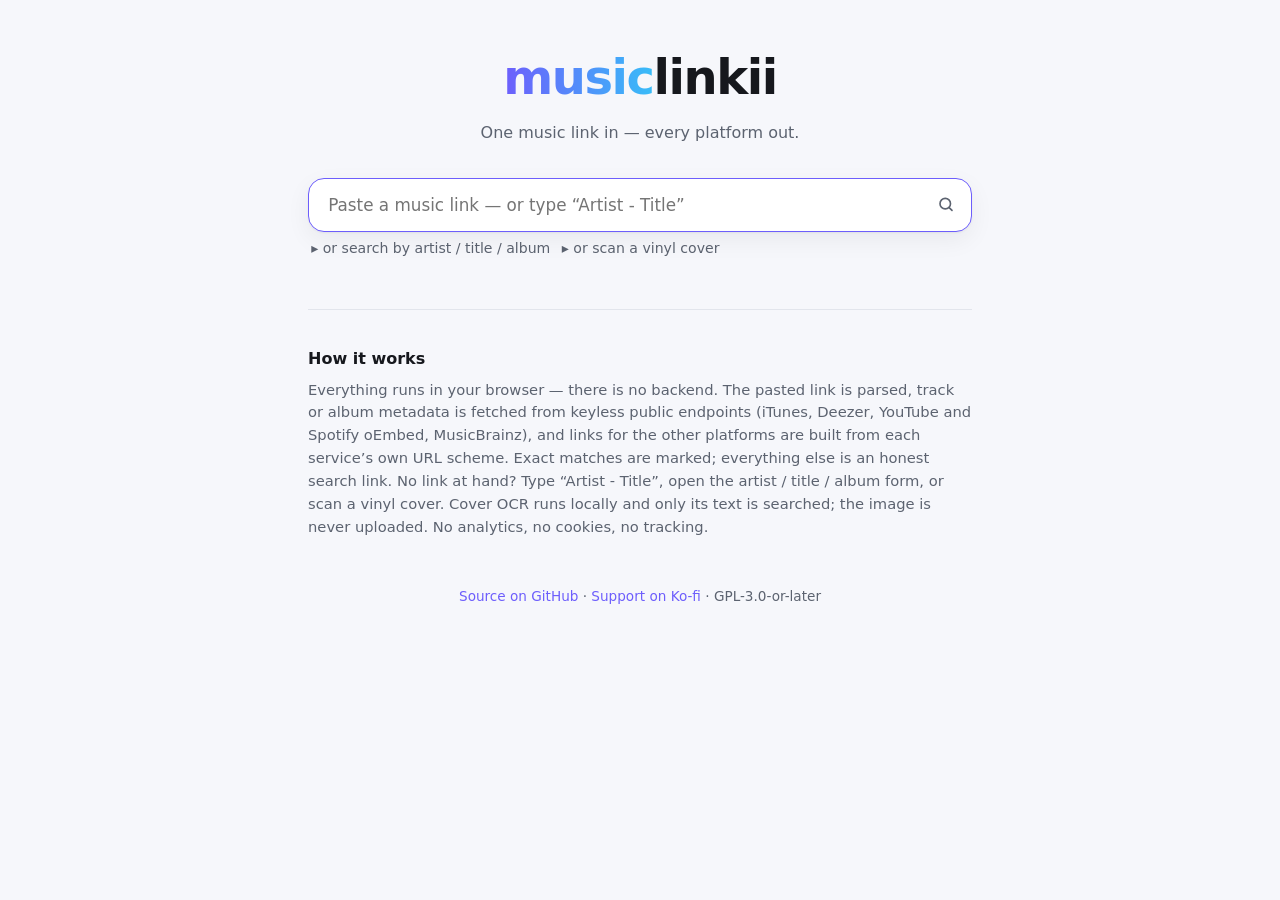
==== index.html @ 7ba5f4a1 "feat: scan vinyl covers with local OCR" ====
<!doctype html>
<html lang="en">
<head>
  <meta charset="utf-8">
  <meta name="viewport" content="width=device-width, initial-scale=1">
  <title>musiclinkii — one music link, every platform</title>
  <meta name="description" content="Paste a Spotify, Apple Music, YouTube, Deezer or Tidal link and get matching links for every other streaming platform. Fully static, no server, no tracking.">
  <meta name="color-scheme" content="light dark">
  <link rel="icon" href="data:image/svg+xml,%3Csvg xmlns='http://www.w3.org/2000/svg' viewBox='0 0 100 100'%3E%3Ctext y='.9em' font-size='90'%3E%F0%9F%94%97%3C/text%3E%3C/svg%3E">
  <link rel="stylesheet" href="css/style.css?v=dev">
</head>
<body>
  <header>
    <h1><span class="logo-accent">music</span>linkii</h1>
    <p class="tagline">One music link in — every platform out.</p>
  </header>

  <main>
    <label class="visually-hidden" for="link-input">Music link or search text</label>
    <div class="input-wrap">
      <input id="link-input" type="text" inputmode="url" autocomplete="off" spellcheck="false" autofocus
             placeholder="Paste a music link — or type “Artist - Title”">
      <button id="go" class="input-btn" type="button" title="Search now" aria-label="Search now">
        <svg viewBox="0 0 24 24" width="18" height="18" fill="none" stroke="currentColor"
             stroke-width="2.2" stroke-linecap="round" aria-hidden="true">
          <circle cx="11" cy="11" r="7"></circle><path d="m20 20-3.8-3.8"></path>
        </svg>
      </button>
    </div>
    <button id="open-search" class="opener" type="button">▸ or search by artist / title / album</button>
    <button id="open-vinyl-scan" class="opener" type="button">▸ or scan a vinyl cover</button>

    <section id="vinyl-scan" class="scan-panel" hidden aria-label="Scan a vinyl cover">
      <div class="scan-head">
        <div>
          <h2>Scan a vinyl cover</h2>
          <p>Take, choose, paste or link an image. Text recognition runs on this device.</p>
        </div>
        <button id="close-vinyl-scan" class="scan-close" type="button" aria-label="Close vinyl scanner">×</button>
      </div>

      <div class="scan-source-actions">
        <label class="btn btn-go" for="scan-camera">Take photo</label>
        <input id="scan-camera" class="visually-hidden" type="file" accept="image/*" capture="environment">
        <label class="btn" for="scan-file">Choose image</label>
        <input id="scan-file" class="visually-hidden" type="file" accept="image/*">
        <button id="scan-paste" class="btn" type="button">Paste image</button>
      </div>

      <form id="scan-url-form" class="scan-url-row">
        <label class="visually-hidden" for="scan-url">Cover image URL</label>
        <input id="scan-url" type="url" inputmode="url" placeholder="https://example.com/cover.jpg">
        <button class="btn" type="submit">Use URL</button>
      </form>

      <p class="scan-privacy">
        Your image is not uploaded. On the first scan, the OCR engine and English model are downloaded.
      </p>
      <img id="scan-preview" class="scan-preview" alt="Selected vinyl cover" hidden>
      <p id="scan-status" class="line" role="status" aria-live="polite" hidden></p>

      <div id="scan-text-wrap" class="scan-text-wrap" hidden>
        <label for="scan-text">Recognized text — correct it if needed</label>
        <textarea id="scan-text" rows="4" spellcheck="false"></textarea>
        <button id="scan-find" class="btn btn-go" type="button">Find albums</button>
      </div>
      <div id="scan-candidates" class="scan-candidates" aria-live="polite"></div>
    </section>
    <p id="status" class="line" hidden></p>
    <p id="note" class="line" hidden></p>
    <p id="suggest" class="line" hidden></p>

    <section id="track" hidden aria-label="Track details">
      <img id="thumb" alt="" hidden>
      <div class="track-fields">
        <label for="artist-input">Artist</label>
        <input id="artist-input" type="text" autocomplete="off" placeholder="Artist">
        <p id="topsongs" hidden></p>
        <label for="title-input" id="title-label">Title</label>
        <input id="title-input" type="text" autocomplete="off" placeholder="Title">
      </div>
      <div class="track-actions">
        <div id="kind-toggle" role="group" aria-label="Search for">
          <button type="button" class="kind-btn" data-kind="track" aria-pressed="true">Track</button>
          <button type="button" class="kind-btn" data-kind="album" aria-pressed="false">Album</button>
          <button type="button" class="kind-btn" data-kind="artist" aria-pressed="false">Artist</button>
        </div>
        <button id="form-search" class="btn btn-go" type="button">
          <svg viewBox="0 0 24 24" width="14" height="14" fill="none" stroke="currentColor"
               stroke-width="2.4" stroke-linecap="round" aria-hidden="true">
            <circle cx="11" cy="11" r="7"></circle><path d="m20 20-3.8-3.8"></path>
          </svg>
          Search
        </button>
        <button id="copy-meta" class="btn" type="button"
                title="Copy “Artist - Title” as text">Copy</button>
      </div>
    </section>

    <section id="results" hidden aria-label="Platform links">
      <div class="results-head">
        <h2>Listen on</h2>
        <div class="results-actions">
          <button id="next-link" class="btn btn-next" type="button"
                  title="Clear everything and start the next search">
            <svg viewBox="0 0 24 24" width="14" height="14" fill="none" stroke="currentColor"
                 stroke-width="2.2" stroke-linecap="round" aria-hidden="true">
              <path d="M4 7h16"></path><path d="M9 7V4h6v3"></path>
              <path d="M6 7l1 13h10l1-13"></path><path d="M10 11v6"></path><path d="M14 11v6"></path>
            </svg>
            Next search
          </button>
          <button id="share" class="btn" type="button"
                  title="Share this page with the pasted link included">Share</button>
          <button id="copy-all" class="btn" type="button">Copy all</button>
        </div>
      </div>
      <div id="cards"></div>
      <p class="legend">
        <span class="badge badge-source">source</span> your pasted link ·
        <span class="badge badge-match">match</span> exact track found ·
        <span class="badge badge-search">search</span> opens a search — by ISRC or barcode where known (lands on the exact track or album), else for “artist title”
      </p>
    </section>

    <section class="about">
      <h2>How it works</h2>
      <p>
        Everything runs in your browser — there is no backend. The pasted link is parsed,
        track or album metadata is fetched from keyless public endpoints (iTunes, Deezer,
        YouTube and Spotify oEmbed, MusicBrainz), and links for the other platforms are
        built from each service’s own URL scheme. Exact matches are marked; everything
        else is an honest search link. No link at hand? Type “Artist - Title”, open the
        artist / title / album form, or scan a vinyl cover. Cover OCR runs locally and
        only its text is searched; the image is never uploaded. No analytics, no cookies,
        no tracking.
      </p>
    </section>
  </main>

  <footer>
    <p>
      <a href="https://github.com/bmmmm/musiclinkii" rel="noopener noreferrer">Source on GitHub</a> ·
      <a href="https://ko-fi.com/bmabma" rel="noopener noreferrer">Support on Ko-fi</a> ·
      GPL-3.0-or-later
    </p>
  </footer>

  <!-- Cache busting: GitHub Pages serves everything with max-age=600 and
       caches HTML, CSS and modules independently at the edge, so a deploy
       could hand out new HTML with an old stylesheet or a mixed old/new
       module chain. Every asset reference below therefore carries the
       literal marker v=dev, which the pages workflow rewrites to the commit
       SHA as it deploys — one deploy always ships one consistent set.
       Never bump it by hand, and never write that marker anywhere else in
       this file: the workflow rewrites every occurrence, prose included.
       Locally it is inert (static servers ignore the query string). A new
       module needs an entry here or it ships unversioned —
       tests/assets.test.mjs fails until you add one. -->
  <script type="importmap">
  {
    "imports": {
      "./js/parsers.mjs": "./js/parsers.mjs?v=dev",
      "./js/links.mjs": "./js/links.mjs?v=dev",
      "./js/adapters.mjs": "./js/adapters.mjs?v=dev",
      "./js/cards.mjs": "./js/cards.mjs?v=dev",
      "./js/icons.mjs": "./js/icons.mjs?v=dev",
      "./js/embeds.mjs": "./js/embeds.mjs?v=dev",
      "./js/enrich.mjs": "./js/enrich.mjs?v=dev",
      "./js/cache.mjs": "./js/cache.mjs?v=dev",
      "./js/vinyl-scan.mjs": "./js/vinyl-scan.mjs?v=dev"
    }
  }
  </script>
  <script type="module" src="js/app.mjs?v=dev"></script>
</body>
</html>
---- css/style.css ----
/* SPDX-License-Identifier: GPL-3.0-or-later */

:root {
  --bg: #f6f7fb;
  --surface: #ffffff;
  --text: #16181d;
  --muted: #5c6370;
  --border: #e2e5ec;
  --accent: #6d5efc;
  --accent-2: #38bdf8;
  --badge-source-bg: #e8e6ff;
  --badge-source-fg: #4c3fd6;
  --badge-match-bg: #dcf5e7;
  --badge-match-fg: #157347;
  --badge-search-bg: #eef0f4;
  --badge-search-fg: #5c6370;
  --shadow: 0 1px 2px rgb(20 22 30 / 5%), 0 8px 24px rgb(20 22 30 / 6%);
}

@media (prefers-color-scheme: dark) {
  :root {
    --bg: #0e1013;
    --surface: #191c22;
    --text: #eceef2;
    --muted: #9aa3b2;
    --border: #2a2e37;
    --accent: #8b7dff;
    --accent-2: #38bdf8;
    --badge-source-bg: #2c2854;
    --badge-source-fg: #b8aeff;
    --badge-match-bg: #123527;
    --badge-match-fg: #5fd39a;
    --badge-search-bg: #23262e;
    --badge-search-fg: #9aa3b2;
    --shadow: 0 1px 2px rgb(0 0 0 / 40%), 0 8px 24px rgb(0 0 0 / 35%);
  }
}

* { box-sizing: border-box; }

/* Specific display rules (e.g. #track { display: flex }) must not defeat
   the hidden attribute. */
[hidden] { display: none !important; }

body {
  margin: 0 auto;
  padding: 2.5rem 1.25rem 4rem;
  max-width: 44rem;
  background: var(--bg);
  color: var(--text);
  font-family: system-ui, -apple-system, sans-serif;
  line-height: 1.55;
}

header { text-align: center; margin-bottom: 2rem; }

h1 {
  margin: 0;
  font-size: clamp(2.2rem, 6vw, 3rem);
  letter-spacing: -0.03em;
  font-weight: 800;
}

.logo-accent {
  background: linear-gradient(90deg, var(--accent), var(--accent-2));
  -webkit-background-clip: text;
  background-clip: text;
  color: transparent;
}

.tagline { margin: 0.4rem 0 0; color: var(--muted); }

#link-input {
  width: 100%;
  padding: 1rem 3.1rem 1rem 1.2rem;
  font-size: 1.05rem;
  font-family: inherit;
  color: var(--text);
  background: var(--surface);
  border: 1.5px solid var(--border);
  border-radius: 1rem;
  box-shadow: var(--shadow);
  outline: none;
  transition: border-color 0.15s;
}

#link-input:focus { border-color: var(--accent); }

.input-wrap { position: relative; }

/* The magnifier inside the main input — the visible commit for a search. */
.input-btn {
  position: absolute;
  top: 50%;
  right: 0.55rem;
  transform: translateY(-50%);
  display: inline-flex;
  align-items: center;
  justify-content: center;
  width: 2.2rem;
  height: 2.2rem;
  color: var(--muted);
  background: transparent;
  border: none;
  border-radius: 0.7rem;
  cursor: pointer;
  transition: color 0.15s, background 0.15s;
}

.input-btn:hover {
  color: #fff;
  background: linear-gradient(90deg, var(--accent), var(--accent-2));
}

.opener {
  margin: 0.55rem 0.2rem 0;
  padding: 0;
  font-size: 0.88rem;
  font-family: inherit;
  color: var(--muted);
  background: none;
  border: none;
  cursor: pointer;
}

.opener:hover { color: var(--accent); }

.scan-panel {
  margin-top: 1rem;
  padding: 1rem;
  background: var(--surface);
  border: 1px solid var(--border);
  border-radius: 1rem;
  box-shadow: var(--shadow);
}

.scan-head {
  display: flex;
  justify-content: space-between;
  gap: 1rem;
  align-items: flex-start;
}

.scan-head h2 {
  margin: 0;
  font-size: 1.05rem;
}

.scan-head p {
  margin: 0.2rem 0 0;
  font-size: 0.86rem;
  color: var(--muted);
}

.scan-close {
  padding: 0;
  width: 2rem;
  height: 2rem;
  flex: 0 0 auto;
  font: inherit;
  font-size: 1.35rem;
  line-height: 1;
  color: var(--muted);
  background: transparent;
  border: 0;
  border-radius: 0.5rem;
  cursor: pointer;
}

.scan-close:hover { color: var(--accent); background: var(--badge-search-bg); }

.scan-source-actions {
  display: flex;
  flex-wrap: wrap;
  gap: 0.45rem;
  margin-top: 1rem;
}

.scan-url-row {
  display: flex;
  gap: 0.45rem;
  margin-top: 0.65rem;
}

.scan-url-row input,
.scan-text-wrap textarea {
  min-width: 0;
  flex: 1;
  padding: 0.55rem 0.7rem;
  font: inherit;
  color: var(--text);
  background: var(--bg);
  border: 1px solid var(--border);
  border-radius: 0.55rem;
  outline: none;
}

.scan-url-row input:focus,
.scan-text-wrap textarea:focus { border-color: var(--accent); }

.scan-privacy {
  margin: 0.65rem 0 0;
  font-size: 0.78rem;
  color: var(--muted);
}

.scan-preview {
  display: block;
  width: min(12rem, 100%);
  max-height: 15rem;
  margin-top: 0.85rem;
  object-fit: contain;
  border: 1px solid var(--border);
  border-radius: 0.7rem;
}

.scan-text-wrap {
  display: grid;
  gap: 0.45rem;
  margin-top: 0.8rem;
}

.scan-text-wrap label {
  font-size: 0.82rem;
  color: var(--muted);
}

.scan-text-wrap textarea {
  width: 100%;
  resize: vertical;
}

.scan-text-wrap .btn { justify-self: start; }

.scan-candidates {
  display: grid;
  gap: 0.5rem;
  margin-top: 0.8rem;
}

.scan-candidate {
  display: flex;
  align-items: center;
  gap: 0.75rem;
  width: 100%;
  padding: 0.55rem;
  text-align: left;
  font: inherit;
  color: var(--text);
  background: var(--bg);
  border: 1px solid var(--border);
  border-radius: 0.7rem;
  cursor: pointer;
}

.scan-candidate:hover,
.scan-candidate:focus-visible { border-color: var(--accent); }

.scan-candidate img {
  width: 3.75rem;
  height: 3.75rem;
  flex: 0 0 auto;
  object-fit: cover;
  border-radius: 0.45rem;
}

.scan-candidate span { display: block; min-width: 0; }
.scan-candidate strong { display: block; }
.scan-candidate small { display: block; color: var(--muted); }

.scan-panel [disabled] { opacity: 0.55; cursor: wait; }

@keyframes spin { to { transform: rotate(360deg); } }

/* Status area: three single-owner lines — #status (phase/outcome),
   #note (source caveats), #suggest (artist chips). */
.line {
  margin: 0.8rem 0.2rem 0;
  font-size: 0.92rem;
  color: var(--muted);
}

.line + .line { margin-top: 0.3rem; }

.line[data-tone='warn'] { color: #c07a1c; }

/* Animated ellipsis while a lookup phase is running. Browsers without
   content animation keep the static fallback dots. */
.line[data-busy]::after {
  display: inline-block;
  width: 1.1em;
  text-align: left;
  content: '...';
  animation: dots 1.2s steps(1, end) infinite;
}

@keyframes dots {
  0% { content: ''; }
  25% { content: '.'; }
  50% { content: '..'; }
  75% { content: '...'; }
}

/* A turning hourglass while a throttled MusicBrainz call is being retried.
   It marks a real request in flight — there is no countdown behind it,
   because MusicBrainz sends no Retry-After and its window is one second. */
.line[data-busy='retry']::before {
  display: inline-block;
  margin-right: 0.4em;
  content: '⌛';
  animation: hourglass 3s ease-in-out infinite;
}

/* A real hourglass is turned over, not spun: it rests, flips, rests. A
   continuous rotation reads as a generic spinner and sits skewed most of
   the time. Two half-turns per cycle end upright again. */
@keyframes hourglass {
  0%, 40% { transform: rotate(0deg); }
  50%, 90% { transform: rotate(180deg); }
  100% { transform: rotate(360deg); }
}

/* "Try again" next to the throttle warning: a button, not a wait. */
.note-action {
  margin-left: 0.5em;
  padding: 0.1rem 0.5rem;
  font: inherit;
  font-size: 0.86rem;
  color: inherit;
  background: transparent;
  border: 1px solid currentColor;
  border-radius: 999px;
  cursor: pointer;
}

.note-action:hover { background: rgb(192 122 28 / 0.12); }

@media (prefers-reduced-motion: reduce) {
  .line[data-busy]::after { animation: none; }
  /* The hourglass still marks the retry — it just stops turning. */
  .line[data-busy='retry']::before { animation: none; }
}

/* One-click artist suggestions inside the status line */
.chip {
  padding: 0.14rem 0.55rem;
  margin: 0.1rem 0;
  font-size: 0.85rem;
  font-family: inherit;
  color: var(--text);
  background: var(--badge-search-bg);
  border: 1px solid var(--border);
  border-radius: 1rem;
  cursor: pointer;
  transition: border-color 0.15s;
}

.chip:hover { border-color: var(--accent); }

#track {
  display: flex;
  flex-wrap: wrap;
  gap: 1rem;
  align-items: center;
  margin-top: 1.4rem;
  padding: 1rem;
  background: var(--surface);
  border: 1px solid var(--border);
  border-radius: 1rem;
  box-shadow: var(--shadow);
}

#thumb {
  width: 4.5rem;
  height: 4.5rem;
  object-fit: cover;
  border-radius: 0.6rem;
  flex-shrink: 0;
}

.track-fields {
  display: grid;
  grid-template-columns: auto 1fr;
  gap: 0.45rem 0.75rem;
  align-items: center;
  flex: 1;
}

.track-fields label { font-size: 0.85rem; color: var(--muted); }

.track-fields input {
  width: 100%;
  padding: 0.45rem 0.7rem;
  font-size: 0.98rem;
  font-family: inherit;
  color: var(--text);
  background: var(--bg);
  border: 1px solid var(--border);
  border-radius: 0.55rem;
  outline: none;
}

.track-fields input:focus { border-color: var(--accent); }

/* Top-track context under the artist field (artist sessions only). */
#topsongs {
  grid-column: 2;
  margin: -0.15rem 0 0;
  font-size: 0.82rem;
  color: var(--muted);
}

#results { margin-top: 1.6rem; }

.results-head {
  display: flex;
  justify-content: space-between;
  align-items: baseline;
  flex-wrap: wrap;
  gap: 0.45rem;
  margin-bottom: 0.7rem;
}

/* Wrapping, because the three buttons together are wider than a 320px
   screen and pushed the page into horizontal scroll. */
.results-actions {
  display: flex;
  flex-wrap: wrap;
  gap: 0.45rem;
}

.track-actions {
  display: flex;
  flex-direction: column;
  gap: 0.45rem;
  align-self: center;
}

#kind-toggle { display: flex; }

.kind-btn {
  flex: 1;
  padding: 0.3rem 0.6rem;
  font-size: 0.82rem;
  font-weight: 600;
  font-family: inherit;
  color: var(--muted);
  background: var(--bg);
  border: 1px solid var(--border);
  cursor: pointer;
  transition: color 0.15s, background 0.15s, border-color 0.15s;
}

.kind-btn:first-child { border-radius: 0.55rem 0 0 0.55rem; }
.kind-btn:last-child { border-radius: 0 0.55rem 0.55rem 0; }
.kind-btn + .kind-btn { border-left: none; }

.kind-btn[aria-pressed='true'] {
  color: var(--badge-source-fg);
  background: var(--badge-source-bg);
  border-color: var(--accent);
}

.btn-go {
  gap: 0.35rem;
  color: #fff;
  background: linear-gradient(90deg, var(--accent), var(--accent-2));
  border-color: transparent;
}

.btn-go:hover { filter: brightness(1.08); }

/* Narrow screens: the action column moves below the fields as a row. */
@media (max-width: 34rem) {
  .scan-source-actions .btn { flex: 1; }
  .scan-url-row { flex-wrap: wrap; }
  .scan-url-row input { flex-basis: 100%; }

  .track-actions {
    flex-direction: row;
    flex-wrap: wrap;
    flex-basis: 100%;
  }

  .track-actions > * { flex: 1; }

  /* One column here, so cards are as narrow as they ever get. Measured:
     a four-button card (Preview + App + Open + Copy) needs these tighter
     paddings to stay on one line down to a 320px viewport — otherwise
     exactly the cards that have an app link grow a second row and stick
     out of the grid. */
  .card-actions {
    gap: 0.45rem 0.3rem;
  }

  .card-actions .btn {
    padding-left: 0.5rem;
    padding-right: 0.5rem;
  }
}

.results-head h2 { margin: 0; font-size: 1.1rem; }

#cards {
  display: grid;
  /* min() so the track can fall below 19rem instead of overflowing the
     page: on a 320px screen the container is ~276px and a bare 19rem
     minimum pushed the whole grid into horizontal scroll. */
  grid-template-columns: repeat(auto-fill, minmax(min(19rem, 100%), 1fr));
  gap: 0.6rem;
}

.card {
  padding: 0.7rem 0.85rem;
  background: var(--surface);
  border: 1px solid var(--border);
  border-radius: 0.85rem;
  box-shadow: var(--shadow);
}

.card-row {
  display: flex;
  align-items: center;
  flex-wrap: wrap;
  gap: 0.45rem 0.7rem;
}

.card-row .card-body {
  min-width: 7rem;
}

/* Actions sit on their own line so every card is the same height whether
   or not it has a Preview or App button. Preview is pushed left because it
   loads third-party content; the primary trio stays on the right edge, so
   Open sits in the same place on every card. */
.card-actions {
  display: flex;
  align-items: center;
  justify-content: flex-end;
  flex-wrap: wrap;
  gap: 0.45rem 0.5rem;
  margin-top: 0.6rem;
}

.card-actions .btn-preview {
  margin-right: auto;
}

.embed-slot {
  margin-top: 0.7rem;
}

.embed-slot iframe {
  display: block;
  width: 100%;
  border: 0;
  border-radius: 0.6rem;
}

.icon {
  width: 1.4rem;
  height: 1.4rem;
  flex-shrink: 0;
  color: var(--text);
}

.icon-monogram {
  display: inline-flex;
  align-items: center;
  justify-content: center;
  font-weight: 800;
  font-size: 1.05rem;
  border: 2px solid currentColor;
  border-radius: 0.35rem;
}

.card-body {
  flex: 1;
  display: flex;
  flex-direction: column;
  gap: 0.15rem;
  min-width: 0;
}

.card-name { font-weight: 600; font-size: 0.95rem; }

/* Per-card activity: spins while a pipeline stage could still upgrade
   this card to an exact match. */
.card[data-pending] .card-name::after {
  content: '';
  display: inline-block;
  width: 0.55rem;
  height: 0.55rem;
  margin-left: 0.4rem;
  border: 2px solid var(--border);
  border-top-color: var(--accent);
  border-radius: 50%;
  vertical-align: middle;
  animation: spin 0.8s linear infinite;
}

@media (prefers-reduced-motion: reduce) {
  .card[data-pending] .card-name::after {
    animation: none;
    border-color: var(--accent);
    opacity: 0.5;
  }
}

.badge {
  align-self: flex-start;
  padding: 0.05rem 0.5rem;
  font-size: 0.72rem;
  font-weight: 600;
  border-radius: 99px;
}

.badge-source { background: var(--badge-source-bg); color: var(--badge-source-fg); }
.badge-match { background: var(--badge-match-bg); color: var(--badge-match-fg); }
.badge-search { background: var(--badge-search-bg); color: var(--badge-search-fg); }

/* inline-flex with an explicit line-height, because these are a mix of
   <a> and <button>: left to their defaults the anchors inherit the body
   line-height and end up several pixels taller than the buttons sitting
   right next to them. */
.btn {
  display: inline-flex;
  align-items: center;
  justify-content: center;
  padding: 0.42rem 0.8rem;
  font-size: 0.85rem;
  line-height: 1.25;
  font-weight: 600;
  font-family: inherit;
  color: var(--text);
  background: var(--bg);
  border: 1px solid var(--border);
  border-radius: 0.55rem;
  cursor: pointer;
  text-decoration: none;
  white-space: nowrap;
  transition: border-color 0.15s, background 0.15s;
}

.btn:hover { border-color: var(--accent); }

/* Transparent border, not none — a missing border would make this button
   2px shorter than its neighbours. */
.btn-open {
  color: #fff;
  background: linear-gradient(90deg, var(--accent), var(--accent-2));
  border-color: transparent;
}

.btn-open:hover { filter: brightness(1.08); }

/* A real alternative to Open, not an afterthought: accent outline so it
   reads as a peer, filled Open stays the primary. */
.btn-app {
  color: var(--accent);
  border-color: var(--accent);
}

.btn-app:hover { background: var(--badge-source-bg); }

/* The reset action must be findable at a glance: accent outline, calm fill. */
.btn-next {
  gap: 0.35rem;
  color: var(--accent);
  border-color: var(--accent);
  background: transparent;
}

.btn-next:hover { background: var(--badge-source-bg); }

.legend {
  margin-top: 0.9rem;
  font-size: 0.8rem;
  color: var(--muted);
}

.about {
  margin-top: 3rem;
  padding-top: 1.5rem;
  border-top: 1px solid var(--border);
}

.about h2 { font-size: 1rem; margin-bottom: 0.4rem; }
.about p { font-size: 0.92rem; color: var(--muted); margin: 0; }

footer {
  margin-top: 3rem;
  text-align: center;
  font-size: 0.85rem;
  color: var(--muted);
}

footer a { color: var(--accent); text-decoration: none; }
footer a:hover { text-decoration: underline; }

.visually-hidden {
  position: absolute;
  width: 1px;
  height: 1px;
  overflow: hidden;
  clip: rect(0 0 0 0);
  white-space: nowrap;
}
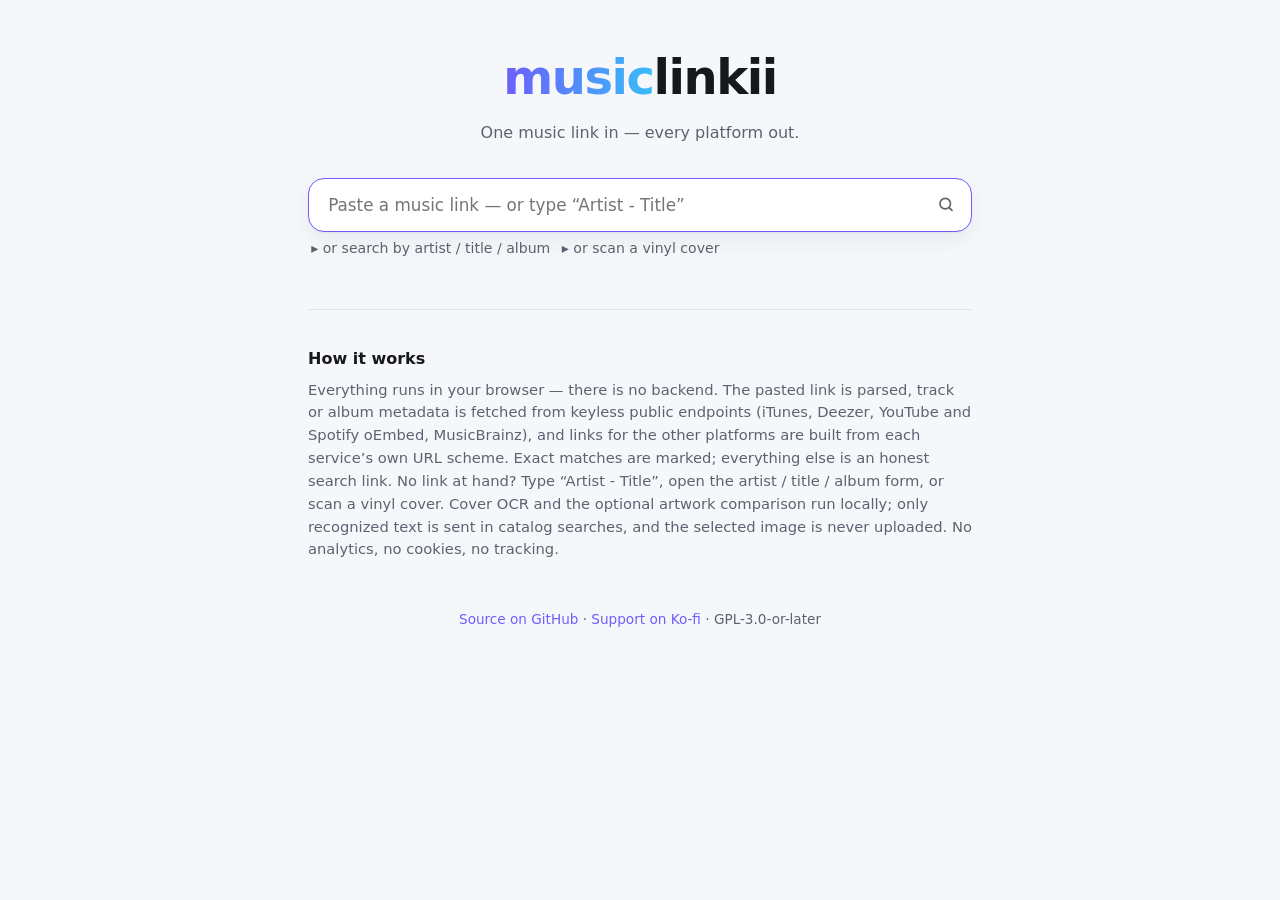
==== commit 0c514269: "feat: rerank vinyl matches by cover artwork" ====
--- a/index.html
+++ b/index.html
@@ -34,7 +34,7 @@
       <div class="scan-head">
         <div>
           <h2>Scan a vinyl cover</h2>
-          <p>Take, choose, paste or link an image. Text recognition runs on this device.</p>
+          <p>Take, choose, paste or link an image. Recognition runs on this device.</p>
         </div>
         <button id="close-vinyl-scan" class="scan-close" type="button" aria-label="Close vinyl scanner">×</button>
       </div>
@@ -54,7 +54,8 @@
       </form>
 
       <p class="scan-privacy">
-        Your image is not uploaded. On the first scan, the OCR engine and English model are downloaded.
+        Your image is not uploaded. OCR and optional visual comparison run on this device;
+        their models are downloaded only when you ask to use them.
       </p>
       <img id="scan-preview" class="scan-preview" alt="Selected vinyl cover" hidden>
       <p id="scan-status" class="line" role="status" aria-live="polite" hidden></p>
@@ -131,9 +132,9 @@
         YouTube and Spotify oEmbed, MusicBrainz), and links for the other platforms are
         built from each service’s own URL scheme. Exact matches are marked; everything
         else is an honest search link. No link at hand? Type “Artist - Title”, open the
-        artist / title / album form, or scan a vinyl cover. Cover OCR runs locally and
-        only its text is searched; the image is never uploaded. No analytics, no cookies,
-        no tracking.
+        artist / title / album form, or scan a vinyl cover. Cover OCR and the optional
+        artwork comparison run locally; only recognized text is sent in catalog searches,
+        and the selected image is never uploaded. No analytics, no cookies, no tracking.
       </p>
     </section>
   </main>
@@ -168,7 +169,8 @@
       "./js/embeds.mjs": "./js/embeds.mjs?v=dev",
       "./js/enrich.mjs": "./js/enrich.mjs?v=dev",
       "./js/cache.mjs": "./js/cache.mjs?v=dev",
-      "./js/vinyl-scan.mjs": "./js/vinyl-scan.mjs?v=dev"
+      "./js/vinyl-scan.mjs": "./js/vinyl-scan.mjs?v=dev",
+      "./js/visual-match.mjs": "./js/visual-match.mjs?v=dev"
     }
   }
   </script>
--- a/css/style.css
+++ b/css/style.css
@@ -238,6 +238,8 @@
   margin-top: 0.8rem;
 }
 
+.scan-compare { justify-self: start; margin-bottom: 0.2rem; }
+
 .scan-candidate {
   display: flex;
   align-items: center;
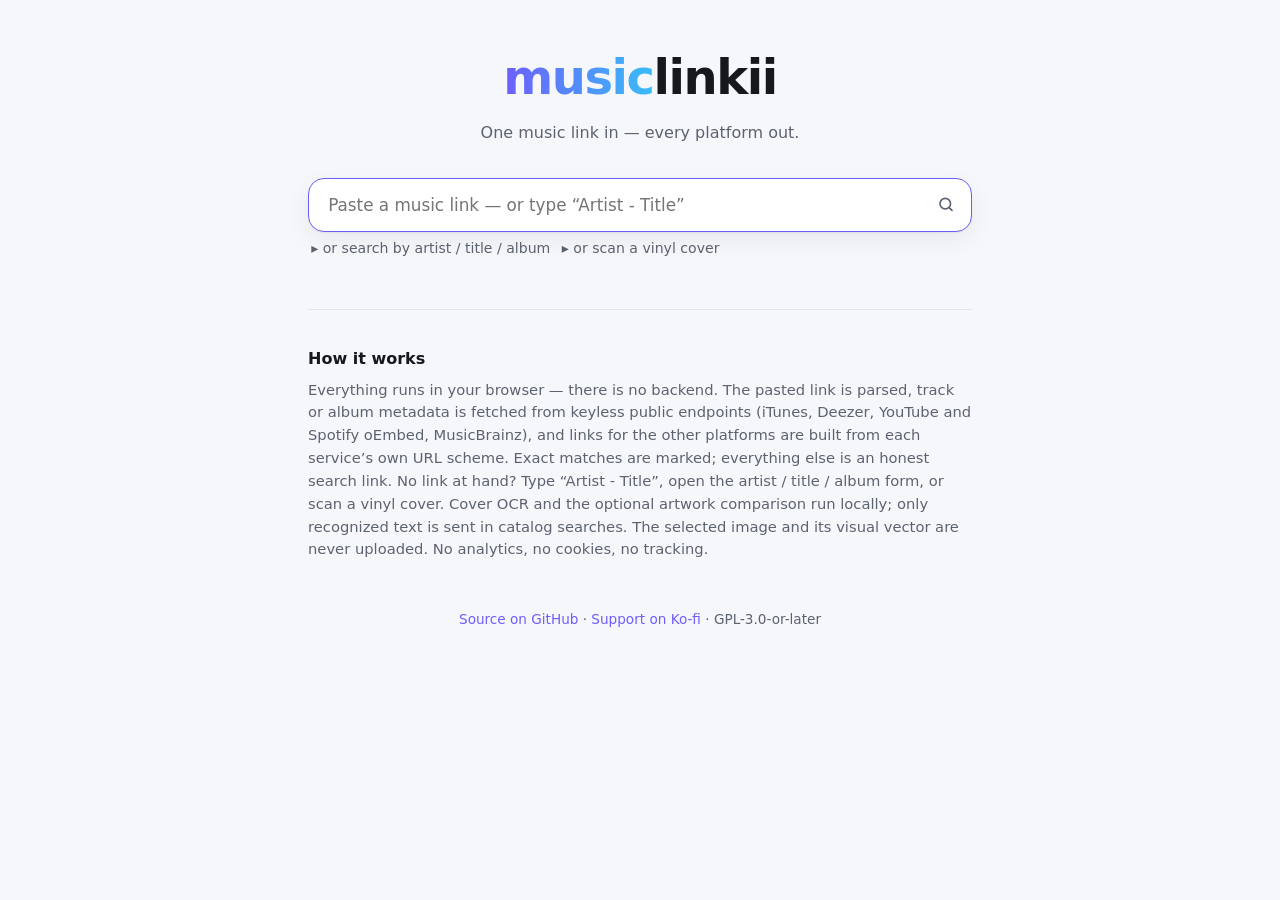
==== commit 52e803ba: "feat: search a local vinyl cover index" ====
--- a/index.html
+++ b/index.html
@@ -55,7 +55,7 @@
 
       <p class="scan-privacy">
         Your image is not uploaded. OCR and optional visual comparison run on this device;
-        their models are downloaded only when you ask to use them.
+        their models and cover-index assets are downloaded only when you ask to use them.
       </p>
       <img id="scan-preview" class="scan-preview" alt="Selected vinyl cover" hidden>
       <p id="scan-status" class="line" role="status" aria-live="polite" hidden></p>
@@ -133,8 +133,9 @@
         built from each service’s own URL scheme. Exact matches are marked; everything
         else is an honest search link. No link at hand? Type “Artist - Title”, open the
         artist / title / album form, or scan a vinyl cover. Cover OCR and the optional
-        artwork comparison run locally; only recognized text is sent in catalog searches,
-        and the selected image is never uploaded. No analytics, no cookies, no tracking.
+        artwork comparison run locally; only recognized text is sent in catalog searches.
+        The selected image and its visual vector are never uploaded. No analytics, no
+        cookies, no tracking.
       </p>
     </section>
   </main>
@@ -170,7 +171,9 @@
       "./js/enrich.mjs": "./js/enrich.mjs?v=dev",
       "./js/cache.mjs": "./js/cache.mjs?v=dev",
       "./js/vinyl-scan.mjs": "./js/vinyl-scan.mjs?v=dev",
-      "./js/visual-match.mjs": "./js/visual-match.mjs?v=dev"
+      "./js/visual-match.mjs": "./js/visual-match.mjs?v=dev",
+      "./js/vector-index.mjs": "./js/vector-index.mjs?v=dev",
+      "./js/vinyl-index.mjs": "./js/vinyl-index.mjs?v=dev"
     }
   }
   </script>
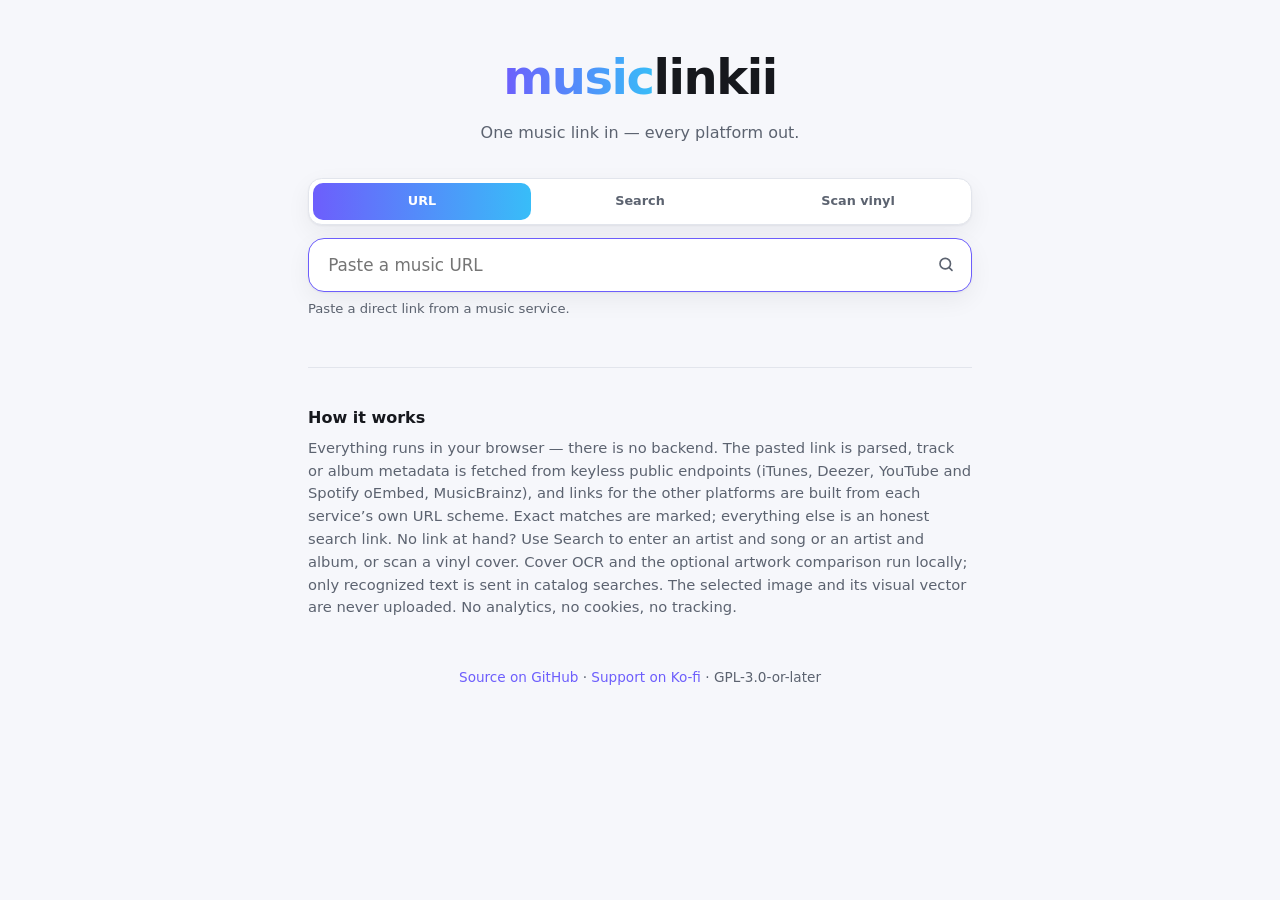
==== commit 1595039d: "feat: simplify homepage search modes" ====
--- a/index.html
+++ b/index.html
@@ -16,19 +16,26 @@
   </header>
 
   <main>
-    <label class="visually-hidden" for="link-input">Music link or search text</label>
-    <div class="input-wrap">
-      <input id="link-input" type="text" inputmode="url" autocomplete="off" spellcheck="false" autofocus
-             placeholder="Paste a music link — or type “Artist - Title”">
-      <button id="go" class="input-btn" type="button" title="Search now" aria-label="Search now">
-        <svg viewBox="0 0 24 24" width="18" height="18" fill="none" stroke="currentColor"
-             stroke-width="2.2" stroke-linecap="round" aria-hidden="true">
-          <circle cx="11" cy="11" r="7"></circle><path d="m20 20-3.8-3.8"></path>
-        </svg>
-      </button>
+    <div id="search-mode-toggle" class="search-mode-toggle" role="group" aria-label="Choose how to add music">
+      <button type="button" class="search-mode-btn" data-mode="url" aria-pressed="true">URL</button>
+      <button type="button" class="search-mode-btn" data-mode="search" aria-pressed="false">Search</button>
+      <button type="button" class="search-mode-btn" data-mode="vinyl" aria-pressed="false">Scan vinyl</button>
     </div>
-    <button id="open-search" class="opener" type="button">▸ or search by artist / title / album</button>
-    <button id="open-vinyl-scan" class="opener" type="button">▸ or scan a vinyl cover</button>
+
+    <section id="url-search" class="search-source" aria-label="Search by music URL">
+      <label class="visually-hidden" for="link-input">Music URL</label>
+      <div class="input-wrap">
+        <input id="link-input" type="url" inputmode="url" autocomplete="off" spellcheck="false" autofocus
+               placeholder="Paste a music URL">
+        <button id="go" class="input-btn" type="button" title="Search now" aria-label="Search now">
+          <svg viewBox="0 0 24 24" width="18" height="18" fill="none" stroke="currentColor"
+               stroke-width="2.2" stroke-linecap="round" aria-hidden="true">
+            <circle cx="11" cy="11" r="7"></circle><path d="m20 20-3.8-3.8"></path>
+          </svg>
+        </button>
+      </div>
+      <p class="search-format">Paste a direct link from a music service.</p>
+    </section>
 
     <section id="vinyl-scan" class="scan-panel" hidden aria-label="Scan a vinyl cover">
       <div class="scan-head">
@@ -44,7 +51,10 @@
         <input id="scan-camera" class="visually-hidden" type="file" accept="image/*" capture="environment">
         <label class="btn" for="scan-file">Choose image</label>
         <input id="scan-file" class="visually-hidden" type="file" accept="image/*">
-        <button id="scan-paste" class="btn" type="button">Paste image</button>
+        <button id="scan-paste" class="scan-paste" type="button">
+          <strong>Paste image</strong>
+          <span>Click here, then press ⌘V or Ctrl+V</span>
+        </button>
       </div>
 
       <form id="scan-url-form" class="scan-url-row">
@@ -57,6 +67,23 @@
         Your image is not uploaded. OCR and optional visual comparison run on this device;
         their models and cover-index assets are downloaded only when you ask to use them.
       </p>
+      <div class="model-storage" aria-live="polite">
+        <div class="model-info">
+          <label for="visual-model-select"><strong>Visual matching model</strong></label>
+          <select id="visual-model-select">
+            <option value="small">Small — 15.0 MB · fastest</option>
+            <option value="base" selected>Base — 56.4 MB · recommended</option>
+            <option value="large">Large — 194.1 MB · highest detail</option>
+          </select>
+          <span id="visual-model-details"></span>
+          <a id="visual-model-url" target="_blank" rel="noopener noreferrer"></a>
+          <span id="visual-model-state">Checking this device…</span>
+        </div>
+        <div class="model-actions">
+          <button id="download-visual-model" class="model-download" type="button">Download model</button>
+          <button id="delete-visual-model" class="model-delete" type="button" hidden>Delete local model</button>
+        </div>
+      </div>
       <img id="scan-preview" class="scan-preview" alt="Selected vinyl cover" hidden>
       <p id="scan-status" class="line" role="status" aria-live="polite" hidden></p>
 
@@ -77,14 +104,14 @@
         <label for="artist-input">Artist</label>
         <input id="artist-input" type="text" autocomplete="off" placeholder="Artist">
         <p id="topsongs" hidden></p>
-        <label for="title-input" id="title-label">Title</label>
-        <input id="title-input" type="text" autocomplete="off" placeholder="Title">
+        <label for="title-input" id="title-label">Song</label>
+        <input id="title-input" type="text" autocomplete="off" placeholder="Song">
+        <p id="search-format" class="search-format">Format: Artist — Song</p>
       </div>
       <div class="track-actions">
         <div id="kind-toggle" role="group" aria-label="Search for">
-          <button type="button" class="kind-btn" data-kind="track" aria-pressed="true">Track</button>
+          <button type="button" class="kind-btn" data-kind="track" aria-pressed="true">Artist + song</button>
           <button type="button" class="kind-btn" data-kind="album" aria-pressed="false">Album</button>
-          <button type="button" class="kind-btn" data-kind="artist" aria-pressed="false">Artist</button>
         </div>
         <button id="form-search" class="btn btn-go" type="button">
           <svg viewBox="0 0 24 24" width="14" height="14" fill="none" stroke="currentColor"
@@ -131,8 +158,8 @@
         track or album metadata is fetched from keyless public endpoints (iTunes, Deezer,
         YouTube and Spotify oEmbed, MusicBrainz), and links for the other platforms are
         built from each service’s own URL scheme. Exact matches are marked; everything
-        else is an honest search link. No link at hand? Type “Artist - Title”, open the
-        artist / title / album form, or scan a vinyl cover. Cover OCR and the optional
+        else is an honest search link. No link at hand? Use Search to enter an artist
+        and song or an artist and album, or scan a vinyl cover. Cover OCR and the optional
         artwork comparison run locally; only recognized text is sent in catalog searches.
         The selected image and its visual vector are never uploaded. No analytics, no
         cookies, no tracking.
--- a/css/style.css
+++ b/css/style.css
@@ -70,6 +70,41 @@
 
 .tagline { margin: 0.4rem 0 0; color: var(--muted); }
 
+.search-mode-toggle {
+  display: grid;
+  grid-template-columns: repeat(3, 1fr);
+  margin-bottom: 0.8rem;
+  padding: 0.25rem;
+  background: var(--surface);
+  border: 1px solid var(--border);
+  border-radius: 0.85rem;
+  box-shadow: var(--shadow);
+}
+
+.search-mode-btn {
+  min-width: 0;
+  padding: 0.55rem 0.2rem;
+  font: inherit;
+  font-size: 0.8rem;
+  font-weight: 650;
+  white-space: nowrap;
+  color: var(--muted);
+  background: transparent;
+  border: 0;
+  border-radius: 0.62rem;
+  cursor: pointer;
+  transition: color 0.15s, background 0.15s;
+}
+
+.search-mode-btn:hover { color: var(--text); }
+
+.search-mode-btn[aria-pressed='true'] {
+  color: #fff;
+  background: linear-gradient(90deg, var(--accent), var(--accent-2));
+}
+
+.search-source { margin: 0; }
+
 #link-input {
   width: 100%;
   padding: 1rem 3.1rem 1rem 1.2rem;
@@ -112,18 +147,11 @@
   background: linear-gradient(90deg, var(--accent), var(--accent-2));
 }
 
-.opener {
-  margin: 0.55rem 0.2rem 0;
-  padding: 0;
-  font-size: 0.88rem;
-  font-family: inherit;
-  color: var(--muted);
-  background: none;
-  border: none;
-  cursor: pointer;
-}
-
-.opener:hover { color: var(--accent); }
+.search-format {
+  margin: 0.45rem 0 0;
+  font-size: 0.82rem;
+  color: var(--muted);
+}
 
 .scan-panel {
   margin-top: 1rem;
@@ -176,6 +204,31 @@
   margin-top: 1rem;
 }
 
+.scan-paste {
+  flex: 1 1 100%;
+  display: grid;
+  gap: 0.15rem;
+  padding: 0.75rem;
+  font: inherit;
+  text-align: left;
+  color: var(--text);
+  background: var(--bg);
+  border: 1px dashed var(--border);
+  border-radius: 0.65rem;
+  cursor: pointer;
+}
+
+.scan-paste span {
+  font-size: 0.78rem;
+  color: var(--muted);
+}
+
+.scan-paste:hover,
+.scan-paste:focus-visible {
+  border-color: var(--accent);
+  outline: none;
+}
+
 .scan-url-row {
   display: flex;
   gap: 0.45rem;
@@ -203,6 +256,68 @@
   font-size: 0.78rem;
   color: var(--muted);
 }
+
+.model-storage {
+  display: flex;
+  align-items: center;
+  justify-content: space-between;
+  gap: 0.65rem;
+  margin-top: 0.65rem;
+  padding: 0.55rem 0.65rem;
+  font-size: 0.78rem;
+  color: var(--muted);
+  background: var(--badge-match-bg);
+  border: 1px solid var(--border);
+  border-radius: 0.6rem;
+}
+
+.model-info,
+.model-actions {
+  display: flex;
+  align-items: flex-start;
+  gap: 0.25rem;
+}
+
+.model-info { flex-direction: column; }
+.model-info strong { color: var(--text); }
+.model-info a { color: var(--accent); }
+.model-info select {
+  max-width: 100%;
+  padding: 0.35rem 0.45rem;
+  font: inherit;
+  color: var(--text);
+  background: var(--bg);
+  border: 1px solid var(--border);
+  border-radius: 0.45rem;
+}
+
+.model-actions {
+  flex: 0 0 auto;
+  align-items: stretch;
+  flex-direction: column;
+}
+
+.model-storage[data-stored="true"] {
+  color: var(--text);
+  border-color: var(--exact);
+}
+
+.model-download,
+.model-delete {
+  flex: 0 0 auto;
+  padding: 0.3rem 0.5rem;
+  font: inherit;
+  color: var(--muted);
+  background: transparent;
+  border: 1px solid var(--border);
+  border-radius: 0.45rem;
+  cursor: pointer;
+}
+
+.model-download:hover,
+.model-download:focus-visible,
+.model-delete:hover,
+.model-delete:focus-visible { color: var(--text); border-color: var(--accent); }
 
 .scan-preview {
   display: block;
@@ -412,6 +527,11 @@
   color: var(--muted);
 }
 
+.track-fields .search-format {
+  grid-column: 2;
+  margin-top: -0.1rem;
+}
+
 #results { margin-top: 1.6rem; }
 
 .results-head {
@@ -446,6 +566,7 @@
   font-size: 0.82rem;
   font-weight: 600;
   font-family: inherit;
+  white-space: nowrap;
   color: var(--muted);
   background: var(--bg);
   border: 1px solid var(--border);
